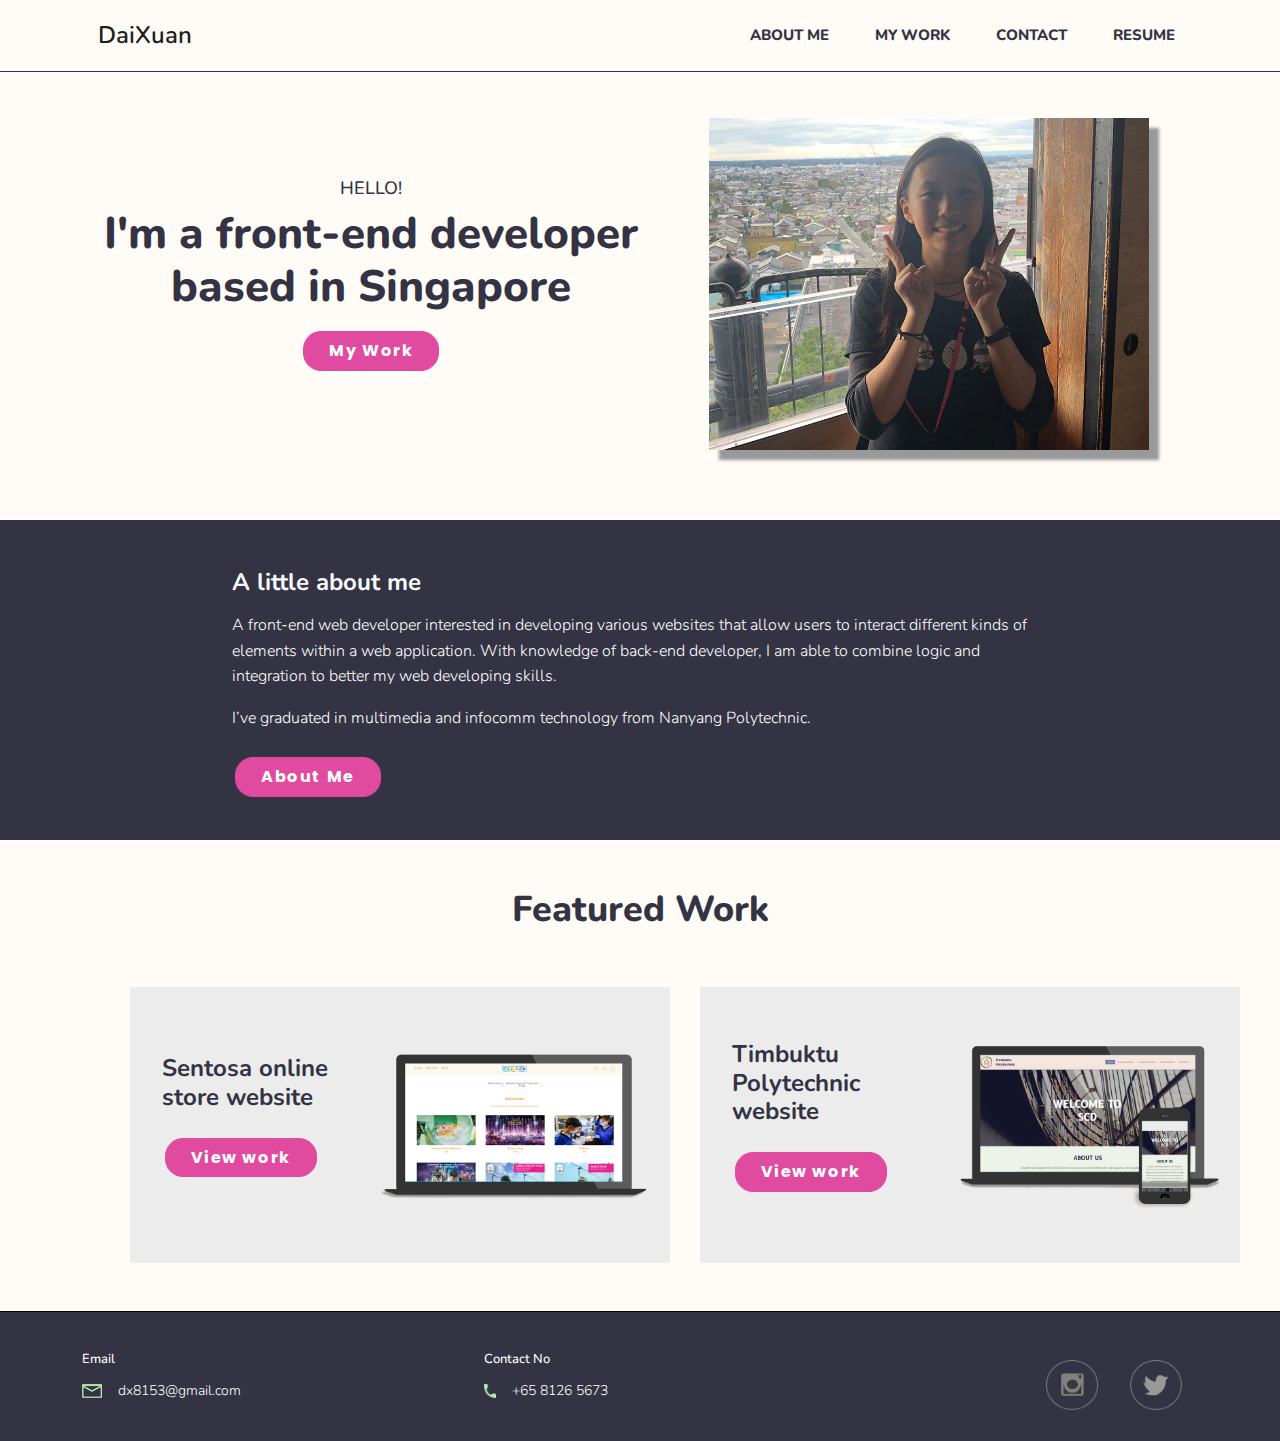
==== index.html @ cd8488d9 "commit 100" ====
<!DOCTYPE html>
<html lang="en">
<head>
    <meta charset="UTF-8">
    <meta http-equiv="Content-Type" content="text/html; charset=UTF-8" />
    <meta name="viewport" content="width=device-width, initial-scale=1, shrink-to-fit=no">
    <meta name="theme-color" content="#1843c1" />
    <meta name="apple-mobile-web-app-status-bar-style" content="#1843c1">

    <link rel="stylesheet" href="css/bootstrap.css">
    <link rel="stylesheet" href="css/style.css">
    
    <title>DaiXuan's Portfolio</title>
</head>
<body>
    <header class="py-0">
        <nav class="navbar navbar-expand-lg">
            <div class="container">
            <h3 class="navbar-brand" href="index.html">DaiXuan</h1>

				<button class="navbar-toggler" type="button" data-bs-toggle="collapse" data-bs-target="#navbarSupportedContent">
					<span class="navbar-toggler-icon"></span>
				</button>
					
					<div class="collapse navbar-collapse" id="navbarSupportedContent" class="navBar">
						<ul class="navbar-nav ml-auto">
							<li class="nav-item">
								<a class="nav-link" href="about.html">About Me</a>
							</li>
							<li class="nav-item">
								<a class="nav-link" href="work.html">My Work</a>
							</li>
							<li class="nav-item">
                                <a class="nav-link" href="contact.html">Contact</a>
                            </li>
                            <li class="nav-item">
                                <a class="nav-link" href="#">Resume</a>
                            </li>
						</ul>
                    </div>  
            </div>
        </nav>
    </header>
    
    <section class="intro">
        <div class="container">
            <div class="d-md-flex flex-row-reverse justify-content-center align-items-center my-3">
                <div>
                    <img class="profile shadow-right" src="assets/profile.jpg">
                </div>
                <div class="text-box pr-3 text-center text-md-left">
                    <h5>Hello!</h5>
                    <h1>I'm a front-end developer based in Singapore</h1>
                    <p>
                        <a href="#" class="btn-primary">My Work</a>
                    </p>
                </div>
                
            </div>
        </div>
    </section>

    <article class="about pt-5 pb-4">
        <div class="container text-light">
            <div class="inner-wrapper justify-content-center align-items-center">
                <h4>A little about me</h4>
                <p class="my-3">A front-end web developer interested in developing various websites that allow users to interact different kinds of elements within a web application. With knowledge of back-end developer, I am able to combine logic and integration to better my web developing skills.</p>
                <p>I’ve graduated in multimedia and infocomm technology from Nanyang Polytechnic. </p>
                <p>
                    <a href="about.html" class="btn-primary">About Me</a>
                </p>
            </div>
            
        </div>
    </article>

    <section class="featured pt-5 pb--5">
        <div class="container">
            <h3 class="text-center">Featured Work</h3>

            <div class="row justify-content-around pt-md-5">
                <div class="col-lg-5 col-md-9 mb-5">
                    <div class="media d-md-flex flex-row-reverse justify-content-around align-items-center px-3">
                        <img class="my-md-4" src="assets/Sentosa.png" width="300" height="160">
                        <div class="media-body ml-1">
                            <h4>Sentosa online store website</h4>
                            <p class="mt-md-3">
                                <a href="#" class="btn-primary">View work</a>
                            </p>
                        </div>
                    </div>
                    
                </div>
            
                <div class="col-lg-5 col-md-9 mb-5">            
                    <div class="media d-md-flex flex-row-reverse justify-content-around align-items-center px-3">
                        <img class="my-md-4" src="assets/TimbuktuPoly.png" width="320" height="180">
                        <div class="media-body ml-1">
                            <h4>Timbuktu Polytechnic website</h4>
                            <p class="mt-md-3">
                                <a href="#" class="btn-primary">View work</a>
                            </p>
                        </div>
                    </div>
                
                </div>
            </div>
        </div>
    </section>

    <footer>
        <div class="flex-footer">
            <div class="container">
                <div class="row pt-3">
                    <div class="col-md-6 d-md-flex flex-md-row justify-content-xl-between">
                        <div class="footerBox">
                            <h6>Email</h6>
                            <div class="d-flex mr-xl-4 footerBox2">
                                <img class="mt-2 mr-1" src="assets/icons/email.png" width="20" height="14">
                                <p class="my-1">dx8153@gmail.com</p>
                            </div>
                            
                        </div>
                        <div class="footerBox">
                            <h6>Contact No</h6>
                            <div class="d-flex mr-xl-4 footerBox2">
                                <img class="mt-2 mr-1" src="assets/icons/phone.png" width="12" height="14">
                                <p class="my-1">+65 8126 5673</p>
                            </div>
                          
                        </div>
                    
                    </div>
                    <div class="col-md-6 d-flex justify-content-md-end social-footer">
                        <img class="mt-2 mx-3" src="assets/icons/IG_grey.png" width="52" height="50">
                        <img class="mt-2 mx-3" src="assets/icons/twitter_grey.png" width="52" height="50">
                    </div>
                </div>
            </div>
                
        </div>
    </footer>

    <script src="/js/jquery.min.js"></script>
    <script src="/js/popper.min.js"></script>
    <script src="/js/bootstrap.min.js"></script>
</body>
</html>
---- css/style.css ----
@import url("https://fonts.googleapis.com/css2?family=Nunito+Sans&display=swap");
@import url("https://fonts.googleapis.com/css2?family=Poppins&display=swap");
@import url("https://fonts.googleapis.com/css2?family=Nunito&display=swap");
.text-light {
  color: #fffbf6;
}

.text-dark {
  color: #333344;
}

.background-light {
  background-color: #ececec;
}

hr {
  width: 55%;
}

h1 {
  font-size: 44px;
  font-weight: 800;
}

h3 {
  font-size: 36px;
  font-weight: 800;
}

h4 {
  font-size: 24px;
  font-weight: 700;
}

h5 {
  text-transform: uppercase;
  font-size: 18px;
}

h6 {
  font-size: 14px;
}

.m-1 {
  margin: 1rem;
}

.my-1 {
  margin: 1rem 0;
}

.ml-1 {
  margin: 0 0 0 1rem;
}

.mr-1 {
  margin: 0 1rem 0 0;
}

.p-1 {
  padding: 1rem;
}

.py-1 {
  padding: 1rem 0;
}

.pl-1 {
  padding: 0 0 0 1rem;
}

.pr-1 {
  padding: 0 1rem 0 0;
}

.m-2 {
  margin: 2rem;
}

.my-2 {
  margin: 2rem 0;
}

.ml-2 {
  margin: 0 0 0 2rem;
}

.mr-2 {
  margin: 0 2rem 0 0;
}

.p-2 {
  padding: 2rem;
}

.py-2 {
  padding: 2rem 0;
}

.pl-2 {
  padding: 0 0 0 2rem;
}

.pr-2 {
  padding: 0 2rem 0 0;
}

.m-3 {
  margin: 3rem;
}

.my-3 {
  margin: 3rem 0;
}

.ml-3 {
  margin: 0 0 0 3rem;
}

.mr-3 {
  margin: 0 3rem 0 0;
}

.p-3 {
  padding: 3rem;
}

.py-3 {
  padding: 3rem 0;
}

.pl-3 {
  padding: 0 0 0 3rem;
}

.pr-3 {
  padding: 0 3rem 0 0;
}

.m-4 {
  margin: 4rem;
}

.my-4 {
  margin: 4rem 0;
}

.ml-4 {
  margin: 0 0 0 4rem;
}

.mr-4 {
  margin: 0 4rem 0 0;
}

.p-4 {
  padding: 4rem;
}

.py-4 {
  padding: 4rem 0;
}

.pl-4 {
  padding: 0 0 0 4rem;
}

.pr-4 {
  padding: 0 4rem 0 0;
}

.m-5 {
  margin: 5rem;
}

.my-5 {
  margin: 5rem 0;
}

.ml-5 {
  margin: 0 0 0 5rem;
}

.mr-5 {
  margin: 0 5rem 0 0;
}

.p-5 {
  padding: 5rem;
}

.py-5 {
  padding: 5rem 0;
}

.pl-5 {
  padding: 0 0 0 5rem;
}

.pr-5 {
  padding: 0 5rem 0 0;
}

.shadow-right {
  box-shadow: 10px 10px 3px #999999;
}

.shadow-left {
  box-shadow: -10px 10px 3px #999999;
}

.shadow-box-right {
  box-shadow: 10px 10px 25px 10px #999999;
}

.shadow-box-left {
  box-shadow: -10px 10px 25px 10px #999999;
}

.btn-primary {
  display: inline-block;
  border-radius: 18px;
  border: 1px solid #e04ba0;
  margin: 3px;
  margin-top: 10px;
  padding: 6px 25px;
  color: white;
  background-color: #e04ba0;
  letter-spacing: 0.1em;
  text-decoration: none;
  font-size: 16px;
  font-family: "Poppins", sans-serif;
  font-weight: 700;
}
.btn-primary:hover {
  transform: scale(0.98);
  color: #e04ba0;
  background-color: white;
  border: 1px solid #e04ba0;
}

* {
  box-sizing: border-box;
  margin: 0;
  padding: 0;
}

body {
  font-family: "Nunito";
  line-height: 1.6;
  color: #333344;
  background-color: #fffbf6;
}

/* .wrapper {
    margin-right: auto;
    margin-left:  auto;
    max-width: 960px;
    padding-right: 10px;
    padding-left:  10px;
} */
header {
  height: auto;
  padding-bottom: 30px;
}

p {
  font-size: 16px;
  font-weight: 300;
}

.navbar-brand {
  font-size: 24px;
  font-weight: 600;
  margin: 8px 16px;
}

nav li {
  padding: 0 15px;
}

.nav-item a {
  text-decoration: none;
  color: #333344;
  text-transform: uppercase;
  font-size: 15px;
  font-weight: 800;
}

header {
  border-bottom: solid #333344 1px;
}

.intro {
  padding-top: 30px;
}

.about {
  background-color: #333344;
  margin-top: 70px;
}

.inner-wrapper {
  padding: 0 150px;
}

.media {
  background-color: #ececec;
}

.workBox h4 {
  color: #333344;
}

footer {
  height: 130px;
  background-color: #333344;
  padding: 24px 0px;
  border-top: 1px solid black;
}

footer h6, p {
  color: white;
}

.footer-info {
  display: flex;
}

.aboutInfo img {
  width: 40%;
}

.contactInfo {
  height: 400px;
}

.form-group input {
  width: 480px;
  height: 45px;
  background-color: #ececec;
  margin-bottom: 20px;
}

textarea {
  background-color: #ececec;
  padding: 5px 10px;
  border-radius: 0.375rem;
  border: 1px solid #ced4da;
}

.projectBox {
  background-color: #ececec;
}

.moreInfo {
  margin-top: 100px;
}

.boxSpacing {
  margin-top: 50px;
  margin-bottom: 150px;
}

@media screen and (max-width: 576px) {
  .inner-wrapper {
    padding: 0;
  }
  h1 {
    font-size: 34px;
  }
  h3 {
    font-size: 28px;
  }
  h4 {
    font-size: 18px;
  }
  p {
    font-size: 12px;
  }
  ul {
    text-align: center;
  }
  .btn-primary {
    padding: 4px 18px;
    font-size: 12px;
  }
  .profile {
    width: 90%;
    box-shadow: none;
    margin: 0 15px;
  }
  .media {
    text-align: center;
    padding: 8px 5px;
  }
  .media img {
    max-width: 90%;
    margin: 10px 15px;
  }
  .text-box {
    padding-right: 0px;
    margin-top: 20px;
  }
  .about {
    margin-top: 30px;
    padding: 20px 5px;
  }
  .aboutInfo img {
    width: 90%;
    box-shadow: none;
    margin: 20px 15px;
  }
  .aboutInfo2 {
    display: block;
  }
  .social-media {
    justify-content: start;
  }
  .social-media img {
    width: 15%;
    height: 15%;
    margin: 20px 10px 20px 0px;
  }
  footer {
    height: 280px;
  }
  footer .social-footer {
    justify-content: center;
  }
  footer .social-footer img {
    width: 15%;
    height: 85%;
  }
  .footerBox {
    text-align: center;
    padding-bottom: 20px;
  }
  .footerBox2 {
    justify-content: center;
  }
  .contactInfo {
    height: 300px;
    margin-bottom: 40px;
  }
  .social-contact img {
    width: 15%;
    height: 20%;
    margin: 0px 10px 20px 0px;
  }
  .form-group input {
    width: 280px;
    height: 35px;
    font-size: 12px;
  }
  textarea {
    width: 280px;
    height: 140px;
    font-size: 12px;
  }
  .projectBox {
    padding: 10px 10px;
    margin: 0px 8px;
  }
  .projectBox img {
    width: 95%;
    height: 95%;
    margin: 0px 8px;
  }
  .moreInfo {
    margin-top: 50px;
  }
  .moreInfo img {
    width: 90%;
    height: 90%;
    box-shadow: 3px 3px 15px 3px #999999;
    margin: 0 10px;
  }
  .moreInfo p {
    margin-top: 20px;
    padding: 0 20px;
  }
  .boxSpacing {
    margin-top: 20px;
    margin-bottom: 80px;
  }
  .wireframe {
    padding-top: 20px;
    padding-right: 8px;
    padding-left: 5px;
  }
  .drinkFull img {
    box-shadow: 3px 3px 15px 5px #999999;
  }
  .drink-tablet1 img {
    height: 75%;
  }
  .drink-mobile1 img {
    height: 80% !important;
  }
  .drink-mobile2 p {
    margin-top: 5px;
  }
  .drink-mobile2 img {
    width: 65% !important;
  }
}
@media screen and (min-width: 768px) {
  ul {
    text-align: left;
  }
  h6 {
    font-size: 13px;
  }
  .footerBox {
    margin-right: 20px;
  }
  .footerBox p {
    font-size: 14px;
  }
  .profile {
    max-width: 90%;
  }
  .aboutInfo img {
    width: 65%;
    box-shadow: none;
  }
  .social-media {
    justify-content: center;
  }
  .social-media img {
    width: 10% !important;
    margin: 20px 10px;
  }
  .social-contact img {
    margin: 0px 10px 30px 0px;
  }
  .aboutInfo {
    text-align: center;
  }
  .inner-wrapper {
    padding: 0 20px;
  }
  .contactInfo {
    height: 350px;
  }
  .form-group input {
    width: 655px;
    height: 45px;
  }
  textarea {
    width: 655px;
    height: 190px;
  }
  .moreInfo img {
    width: 90%;
    height: 90%;
  }
  .boxSpacing {
    margin-top: 50px;
    margin-bottom: 70px;
  }
  .moreInfo {
    margin-top: 50px;
  }
  .drinkFull img {
    box-shadow: 3px 3px 15px 10px #999999;
  }
  .drink-mobile1 img {
    height: 60% !important;
  }
  .uob-mobile img {
    height: 80% !important;
    width: 80% !important;
  }
}
@media screen and (min-width: 992px) {
  .social-media {
    justify-content: start;
  }
  .social-media img {
    width: 15% !important;
    margin: 20px 10px 20px 0px;
  }
  .social-contact {
    justify-content: start;
  }
  .social-contact img {
    width: 14% !important;
    margin: 20px 10px 20px 0px;
  }
  .navbar-expand-lg .navbar-collapse {
    justify-content: flex-end;
  }
  .media img {
    max-width: 60%;
  }
  .media {
    width: 465px;
    height: 235px;
  }
  .wireframe img {
    width: 90% !important;
    height: auto !important;
  }
  .aboutInfo img {
    width: 50%;
  }
  .aboutInfo {
    text-align: left;
  }
  .contactInfo {
    height: 400px;
  }
  .form-group input {
    width: 440px;
    height: 45px;
  }
  textarea {
    width: 440px;
    height: 210px;
  }
  .inner-wrapper {
    padding: 0 50px;
  }
  .moreInfo {
    margin-top: 100px;
  }
  .boxSpacing {
    margin-top: 50px;
    margin-bottom: 150px;
  }
  .moreInfo img {
    width: 50%;
    height: 50%;
  }
  .drink-mobile2 img {
    width: 70% !important;
  }
  .uob-mobile img {
    height: 80% !important;
    width: 70% !important;
  }
}
@media screen and (min-width: 1200px) {
  .inner-wrapper {
    padding: 0 150px;
  }
  .media {
    width: 540px;
    height: 276px;
  }
  .wireframe img {
    width: 90%;
    height: auto;
  }
  .sitemap {
    text-align: center;
    width: 50% !important;
    height: 50% !important;
  }
  .sitemap img {
    width: 60%;
    height: 60%;
  }
  .boxSpacing img {
    width: 50%;
    height: 50%;
  }
  .uob-mobile img {
    height: 80% !important;
    width: 70% !important;
  }
  .social-contact {
    justify-content: start;
  }
  .social-contact img {
    width: 10% !important;
    margin: 20px 10px 20px 0px;
  }
}
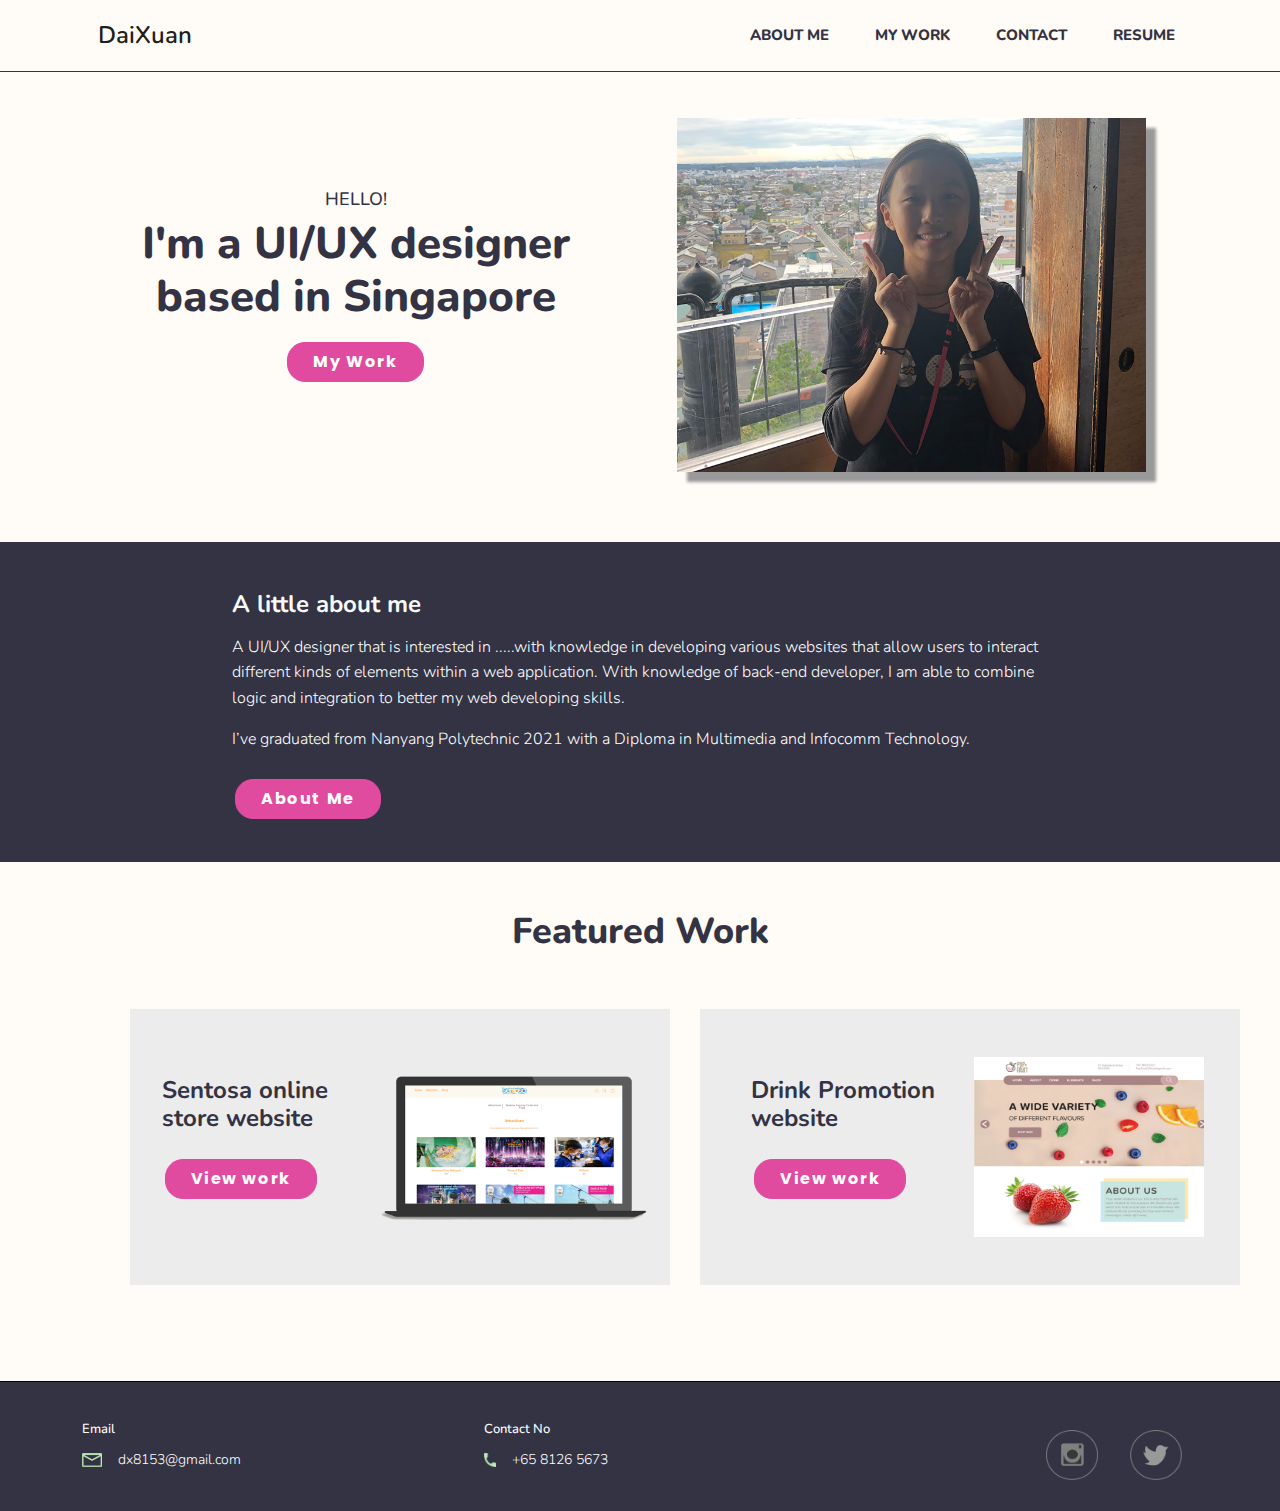
==== commit ebb65308: "updated" ====
--- a/index.html
+++ b/index.html
@@ -16,7 +16,7 @@
     <header class="py-0">
         <nav class="navbar navbar-expand-lg">
             <div class="container">
-            <h3 class="navbar-brand" href="index.html">DaiXuan</h1>
+                <h3 class="navbar-brand"><a class="nav-link" href="index.html">DaiXuan</a></h3>
 
 				<button class="navbar-toggler" type="button" data-bs-toggle="collapse" data-bs-target="#navbarSupportedContent">
 					<span class="navbar-toggler-icon"></span>
@@ -34,7 +34,7 @@
                                 <a class="nav-link" href="contact.html">Contact</a>
                             </li>
                             <li class="nav-item">
-                                <a class="nav-link" href="#">Resume</a>
+                                <a class="nav-link" href="resources/My Resume.pdf">Resume</a>
                             </li>
 						</ul>
                     </div>  
@@ -50,9 +50,9 @@
                 </div>
                 <div class="text-box pr-3 text-center text-md-left">
                     <h5>Hello!</h5>
-                    <h1>I'm a front-end developer based in Singapore</h1>
+                    <h1>I'm a UI/UX designer based in Singapore</h1>
                     <p>
-                        <a href="#" class="btn-primary">My Work</a>
+                        <a href="work.html" class="btn-primary">My Work</a>
                     </p>
                 </div>
                 
@@ -64,8 +64,8 @@
         <div class="container text-light">
             <div class="inner-wrapper justify-content-center align-items-center">
                 <h4>A little about me</h4>
-                <p class="my-3">A front-end web developer interested in developing various websites that allow users to interact different kinds of elements within a web application. With knowledge of back-end developer, I am able to combine logic and integration to better my web developing skills.</p>
-                <p>I’ve graduated in multimedia and infocomm technology from Nanyang Polytechnic. </p>
+                <p class="my-3">A UI/UX designer that is interested in .....with knowledge in developing various websites that allow users to interact different kinds of elements within a web application. With knowledge of back-end developer, I am able to combine logic and integration to better my web developing skills.</p>
+                <p>I’ve graduated from Nanyang Polytechnic 2021 with a Diploma in Multimedia and Infocomm Technology. </p>
                 <p>
                     <a href="about.html" class="btn-primary">About Me</a>
                 </p>
@@ -74,36 +74,37 @@
         </div>
     </article>
 
-    <section class="featured pt-5 pb--5">
+    <section class="featured pt-5 pb-5">
         <div class="container">
             <h3 class="text-center">Featured Work</h3>
 
             <div class="row justify-content-around pt-md-5">
+
                 <div class="col-lg-5 col-md-9 mb-5">
                     <div class="media d-md-flex flex-row-reverse justify-content-around align-items-center px-3">
                         <img class="my-md-4" src="assets/Sentosa.png" width="300" height="160">
                         <div class="media-body ml-1">
                             <h4>Sentosa online store website</h4>
                             <p class="mt-md-3">
-                                <a href="#" class="btn-primary">View work</a>
+                                <a href="sentosa.html" class="btn-primary">View work</a>
                             </p>
                         </div>
                     </div>
-                    
                 </div>
-            
+
                 <div class="col-lg-5 col-md-9 mb-5">            
                     <div class="media d-md-flex flex-row-reverse justify-content-around align-items-center px-3">
-                        <img class="my-md-4" src="assets/TimbuktuPoly.png" width="320" height="180">
+                        <img class="my-md-4" src="assets/drinkPromo.jpg" width="230" height="180">
                         <div class="media-body ml-1">
-                            <h4>Timbuktu Polytechnic website</h4>
+                            <h4>Drink Promotion <br> website</h4>
                             <p class="mt-md-3">
-                                <a href="#" class="btn-primary">View work</a>
+                                <a href="drink.html" class="btn-primary">View work</a>
                             </p>
                         </div>
                     </div>
                 
                 </div>
+
             </div>
         </div>
     </section>
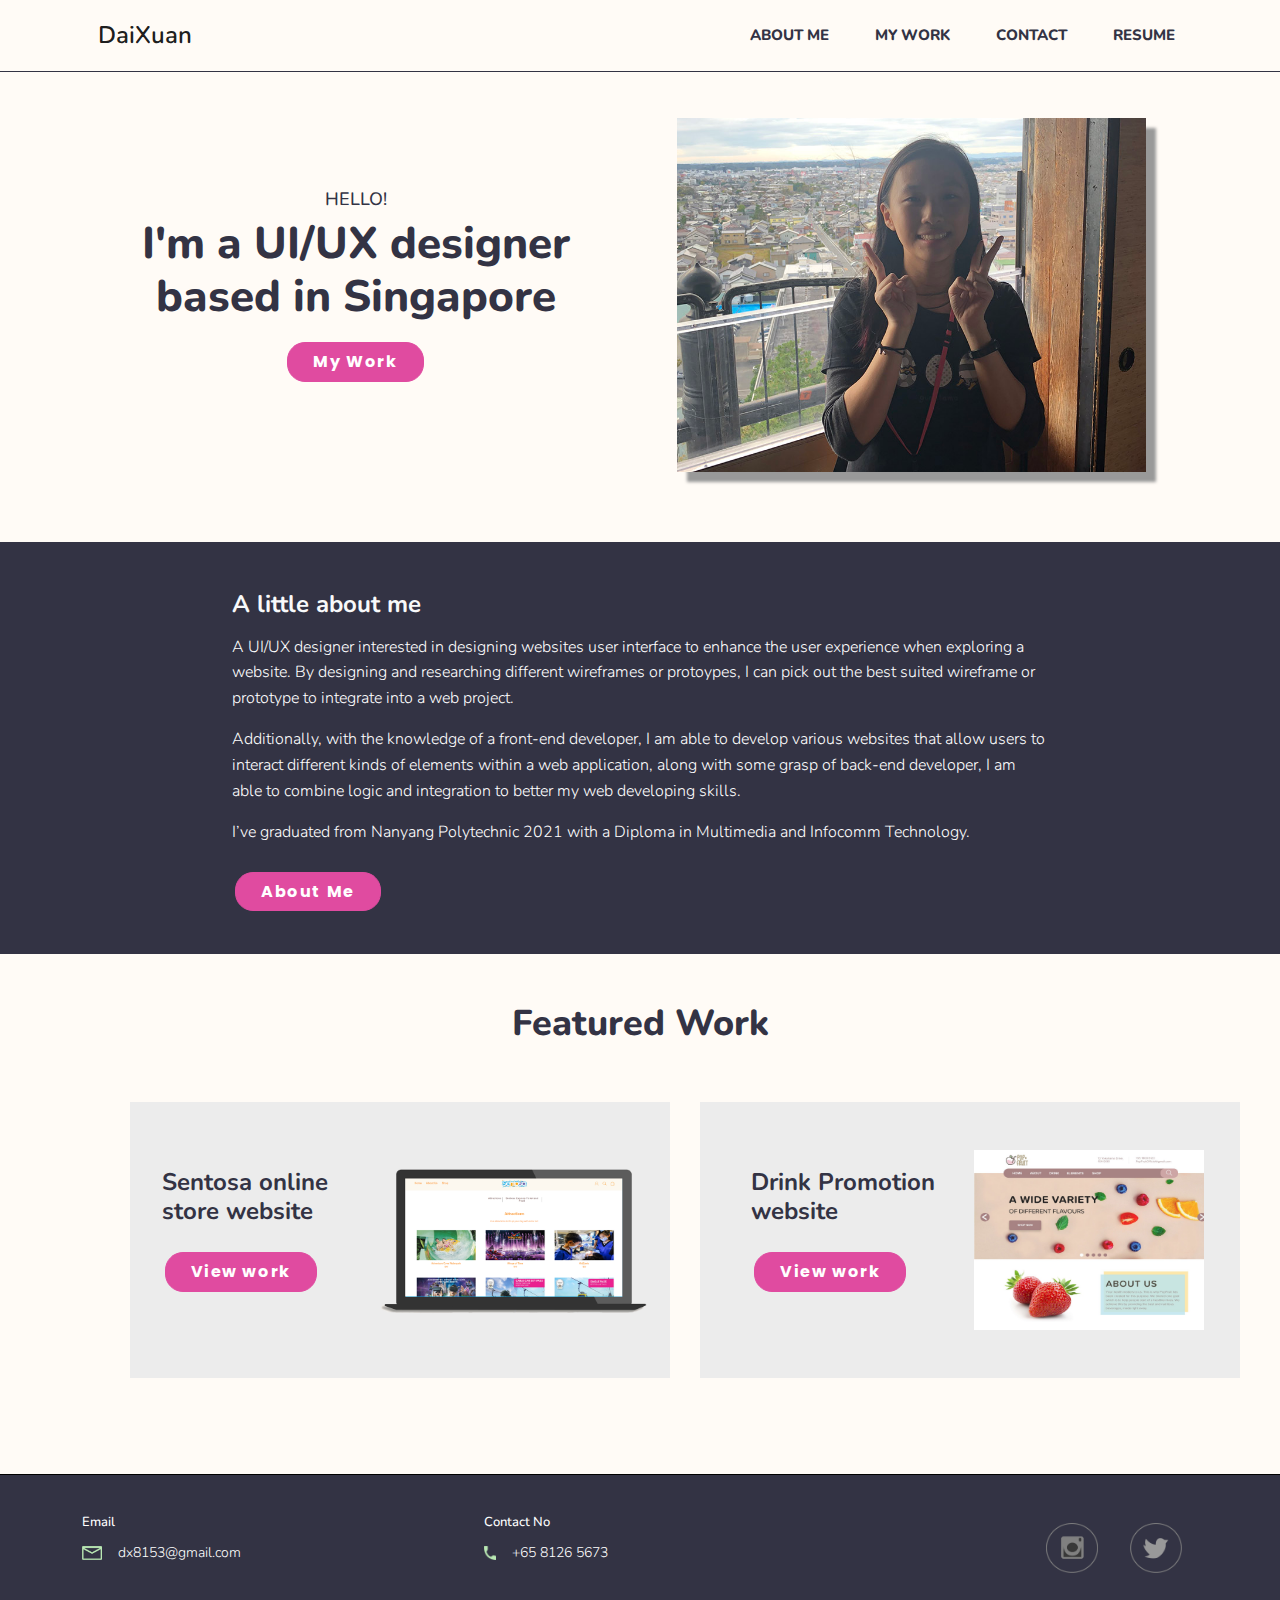
==== commit eb581592: "commit contact" ====
--- a/index.html
+++ b/index.html
@@ -64,8 +64,14 @@
         <div class="container text-light">
             <div class="inner-wrapper justify-content-center align-items-center">
                 <h4>A little about me</h4>
-                <p class="my-3">A UI/UX designer that is interested in .....with knowledge in developing various websites that allow users to interact different kinds of elements within a web application. With knowledge of back-end developer, I am able to combine logic and integration to better my web developing skills.</p>
-                <p>I’ve graduated from Nanyang Polytechnic 2021 with a Diploma in Multimedia and Infocomm Technology. </p>
+                <p class="my-3">A UI/UX designer interested in designing websites user interface to enhance the user experience when exploring a website. 
+                    By designing and researching different wireframes or protoypes, I can pick out the best suited wireframe or prototype to integrate into a web project.
+                    </p>
+                
+                <p class="my-3">Additionally, with the knowledge of a front-end developer, I am able to develop various websites that allow users to interact different kinds of elements within a web application, 
+                    along with some grasp of back-end developer, I am able to combine logic and integration to better my web developing skills.</p>
+
+                <p>I’ve graduated from Nanyang Polytechnic 2021 with a Diploma in Multimedia and Infocomm Technology.</p>
                 <p>
                     <a href="about.html" class="btn-primary">About Me</a>
                 </p>
--- a/css/style.css
+++ b/css/style.css
@@ -406,10 +406,16 @@
     margin-top: 30px;
     padding: 20px 5px;
   }
+  .aboutInfo {
+    padding-bottom: 20px;
+  }
   .aboutInfo img {
     width: 90%;
     box-shadow: none;
     margin: 20px 15px;
+  }
+  .aboutInfo a {
+    font-size: 12px;
   }
   .aboutInfo2 {
     display: block;
@@ -579,7 +585,7 @@
     justify-content: start;
   }
   .social-media img {
-    width: 15% !important;
+    width: 14% !important;
     margin: 20px 10px 20px 0px;
   }
   .social-contact {
@@ -604,7 +610,8 @@
     height: auto !important;
   }
   .aboutInfo img {
-    width: 50%;
+    width: 45%;
+    height: 45%;
   }
   .aboutInfo {
     text-align: left;
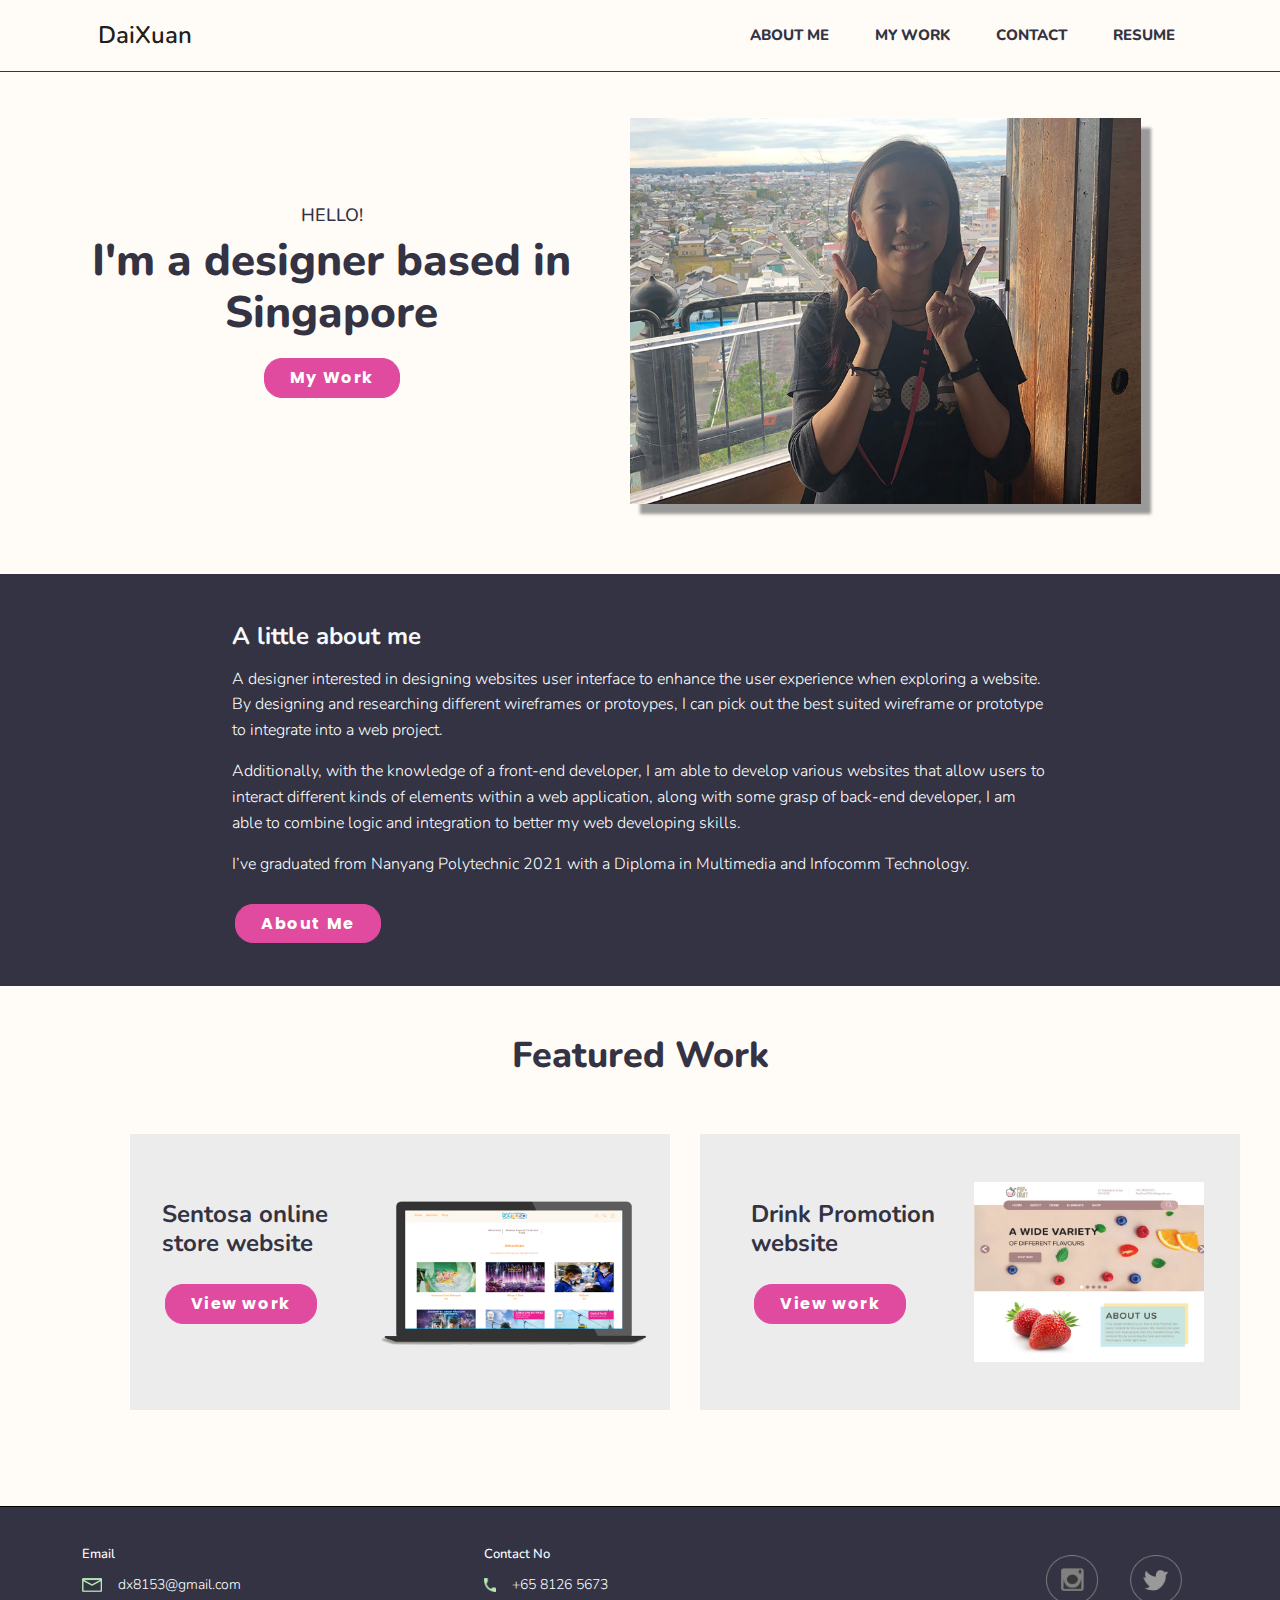
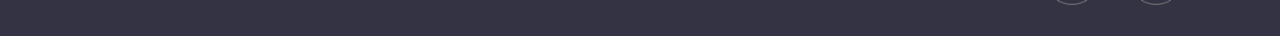
==== commit 97ae55e6: "Update index.html" ====
--- a/index.html
+++ b/index.html
@@ -46,11 +46,11 @@
         <div class="container">
             <div class="d-md-flex flex-row-reverse justify-content-center align-items-center my-3">
                 <div>
-                    <img class="profile shadow-right" src="assets/profile.jpg">
+                    <img class="profile shadow-right" src="assets/profile.jpg" alt="profile picture">
                 </div>
                 <div class="text-box pr-3 text-center text-md-left">
                     <h5>Hello!</h5>
-                    <h1>I'm a UI/UX designer based in Singapore</h1>
+                    <h1>I'm a designer based in Singapore</h1>
                     <p>
                         <a href="work.html" class="btn-primary">My Work</a>
                     </p>
@@ -64,7 +64,7 @@
         <div class="container text-light">
             <div class="inner-wrapper justify-content-center align-items-center">
                 <h4>A little about me</h4>
-                <p class="my-3">A UI/UX designer interested in designing websites user interface to enhance the user experience when exploring a website. 
+                <p class="my-3">A designer interested in designing websites user interface to enhance the user experience when exploring a website. 
                     By designing and researching different wireframes or protoypes, I can pick out the best suited wireframe or prototype to integrate into a web project.
                     </p>
                 
@@ -88,7 +88,7 @@
 
                 <div class="col-lg-5 col-md-9 mb-5">
                     <div class="media d-md-flex flex-row-reverse justify-content-around align-items-center px-3">
-                        <img class="my-md-4" src="assets/Sentosa.png" width="300" height="160">
+                        <img class="my-md-4" src="assets/Sentosa.png" width="300" height="160" alt="sentosa">
                         <div class="media-body ml-1">
                             <h4>Sentosa online store website</h4>
                             <p class="mt-md-3">
@@ -100,7 +100,7 @@
 
                 <div class="col-lg-5 col-md-9 mb-5">            
                     <div class="media d-md-flex flex-row-reverse justify-content-around align-items-center px-3">
-                        <img class="my-md-4" src="assets/drinkPromo.jpg" width="230" height="180">
+                        <img class="my-md-4" src="assets/drinkPromo.jpg" width="230" height="180" alt="drink promotion">
                         <div class="media-body ml-1">
                             <h4>Drink Promotion <br> website</h4>
                             <p class="mt-md-3">
@@ -152,4 +152,4 @@
     <script src="/js/popper.min.js"></script>
     <script src="/js/bootstrap.min.js"></script>
 </body>
-</html>+</html>
